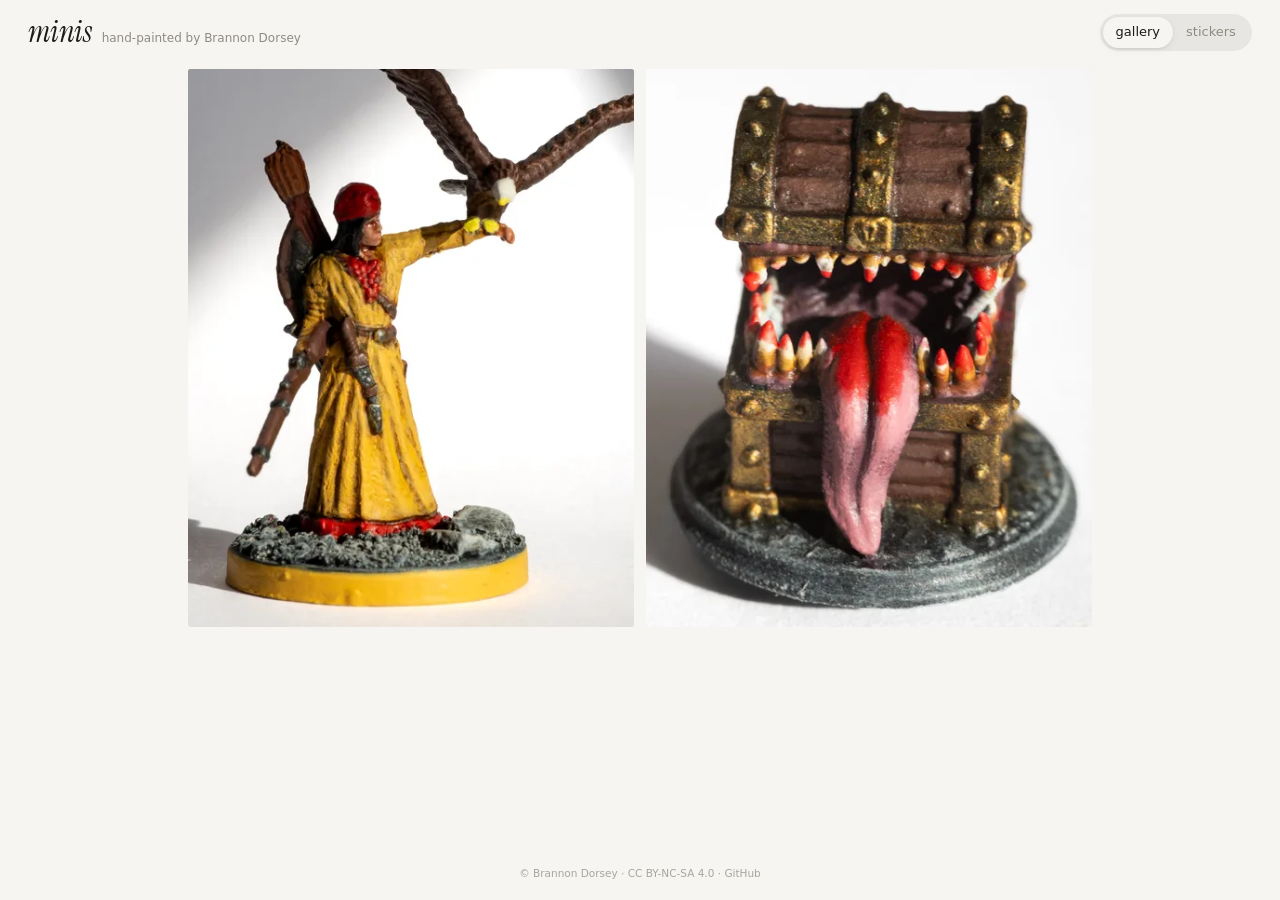
==== site/index.html @ 33fd9c32 "Add minis microsite: gallery, fullscreen viewer, sticker playground - Justified gallery of the untou" ====
<!doctype html>
<html lang="en">
<head>
  <meta charset="utf-8">
  <meta name="viewport" content="width=device-width, initial-scale=1, viewport-fit=cover">
  <title>minis · hand-painted miniatures by Brannon Dorsey</title>
  <meta name="description" content="Hand-painted tabletop miniatures by Brannon Dorsey.">
  <meta name="color-scheme" content="light dark">
  <meta name="theme-color" content="#f6f5f2" media="(prefers-color-scheme: light)">
  <meta name="theme-color" content="#121211" media="(prefers-color-scheme: dark)">
  <link rel="icon" href="data:image/svg+xml,%3Csvg xmlns='http://www.w3.org/2000/svg' viewBox='0 0 32 32'%3E%3Ccircle cx='16' cy='16' r='13' fill='%23fff' stroke='%23d9d6cf'/%3E%3Ccircle cx='16' cy='16' r='8' fill='%23c8371f'/%3E%3C/svg%3E">
  <link rel="preconnect" href="https://fonts.googleapis.com">
  <link rel="preconnect" href="https://fonts.gstatic.com" crossorigin>
  <link rel="stylesheet" href="https://fonts.googleapis.com/css2?family=Instrument+Serif:ital@0;1&display=swap">
  <link rel="stylesheet" href="css/style.css">
  <link rel="preload" href="minis/manifest.json" as="fetch" crossorigin>
  <script type="module" src="js/main.js"></script>
</head>
<body data-view="gallery">
  <header class="bar">
    <a class="mark" href="./" data-nav="gallery"><span>minis</span><small>hand-painted by Brannon Dorsey</small></a>
    <nav class="switch" aria-label="View">
      <a href="./" data-nav="gallery">gallery</a>
      <a href="#stickers" data-nav="stickers">stickers</a>
      <i class="switch-pill" aria-hidden="true"></i>
    </nav>
  </header>

  <main>
    <section id="gallery" class="view" aria-label="Gallery"></section>
    <section id="stickers" class="view" aria-label="Sticker playground" hidden></section>
  </main>

  <footer class="foot">
    © Brannon Dorsey ·
    <a href="https://creativecommons.org/licenses/by-nc-sa/4.0/" rel="license noopener" target="_blank">CC BY-NC-SA 4.0</a> ·
    <a href="https://github.com/brannondorsey/minis" rel="noopener" target="_blank">GitHub</a>
  </footer>

  <div id="viewer" class="viewer" role="dialog" aria-modal="true" aria-label="Photo viewer" hidden></div>
  <noscript><p class="noscript">This little site needs JavaScript to show the minis.</p></noscript>
</body>
</html>
---- site/css/style.css ----
/* ---------------------------------------------------------------- tokens */

:root {
  --bg: #f6f5f2;
  --fg: #1c1b19;
  --muted: #8f8b83;
  --faint: rgba(28, 27, 25, 0.07);
  --dot: rgba(28, 27, 25, 0.11);
  --tile: #ebe9e4;
  --accent: #c8371f;
  --edge: clamp(10px, 2.2vw, 32px);
  --gap: clamp(6px, 0.9vw, 12px);
  --serif: "Instrument Serif", ui-serif, Georgia, "Times New Roman", serif;
  --sans: ui-sans-serif, system-ui, -apple-system, "Segoe UI", Roboto, "Helvetica Neue", sans-serif;
  --ease: cubic-bezier(0.2, 0.7, 0.15, 1);
  color-scheme: light;
}

@media (prefers-color-scheme: dark) {
  :root:not([data-theme="light"]) {
    --bg: #121211;
    --fg: #ecebe6;
    --muted: #85827b;
    --faint: rgba(236, 235, 230, 0.08);
    --dot: rgba(236, 235, 230, 0.09);
    --tile: #1d1c1a;
    --accent: #ee6a4f;
    color-scheme: dark;
  }
}

:root[data-theme="dark"] {
  --bg: #121211;
  --fg: #ecebe6;
  --muted: #85827b;
  --faint: rgba(236, 235, 230, 0.08);
  --dot: rgba(236, 235, 230, 0.09);
  --tile: #1d1c1a;
  --accent: #ee6a4f;
  color-scheme: dark;
}

/* ------------------------------------------------------------------ base */

*,
*::before,
*::after {
  box-sizing: border-box;
}

html {
  -webkit-text-size-adjust: 100%;
  text-size-adjust: 100%;
}

body {
  margin: 0;
  min-height: 100vh;
  min-height: 100dvh;
  background: var(--bg);
  color: var(--fg);
  font: 13px/1.5 var(--sans);
  -webkit-font-smoothing: antialiased;
  display: flex;
  flex-direction: column;
}

a {
  color: inherit;
}

button {
  font: inherit;
  color: inherit;
  background: none;
  border: 0;
  padding: 0;
  cursor: pointer;
}

:focus-visible {
  outline: 1.5px solid var(--fg);
  outline-offset: 3px;
  border-radius: 2px;
}

main {
  flex: 1;
}

[hidden] {
  display: none !important;
}

.noscript {
  text-align: center;
  color: var(--muted);
}

/* ---------------------------------------------------------------- header */

.bar {
  position: relative;
  z-index: 20;
  display: flex;
  align-items: center;
  justify-content: space-between;
  gap: 16px;
  padding: calc(14px + env(safe-area-inset-top)) var(--edge) 14px;
  pointer-events: none;
}

.bar > * {
  pointer-events: auto;
}

body[data-view="stickers"] .bar {
  position: fixed;
  inset: 0 0 auto 0;
}

.mark {
  display: flex;
  align-items: baseline;
  gap: 10px;
  text-decoration: none;
  white-space: nowrap;
}

.mark span {
  font: italic 30px/1 var(--serif);
  letter-spacing: -0.01em;
}

.mark small {
  font-size: 12px;
  color: var(--muted);
}

@media (max-width: 520px) {
  .mark small {
    display: none;
  }
}

.switch {
  position: relative;
  display: flex;
  padding: 3px;
  border-radius: 999px;
  background: var(--faint);
}

.switch a {
  position: relative;
  z-index: 1;
  padding: 5px 13px 6px;
  border-radius: 999px;
  text-decoration: none;
  color: var(--muted);
  transition: color 0.25s var(--ease);
}

.switch a[aria-current="page"] {
  color: var(--fg);
}

.switch-pill {
  position: absolute;
  top: 3px;
  bottom: 3px;
  left: 0;
  width: 0;
  border-radius: 999px;
  background: var(--bg);
  box-shadow: 0 1px 2px rgba(0, 0, 0, 0.08), 0 2px 8px rgba(0, 0, 0, 0.05);
  transition: transform 0.45s var(--ease), width 0.45s var(--ease);
}

/* ---------------------------------------------------------------- footer */

.foot {
  padding: 48px var(--edge) calc(18px + env(safe-area-inset-bottom));
  font-size: 10.5px;
  color: var(--muted);
  text-align: center;
  opacity: 0.75;
}

.foot a {
  text-decoration: none;
}

.foot a:hover {
  color: var(--fg);
  text-decoration: underline;
}

body[data-view="stickers"] .foot {
  position: fixed;
  left: 0;
  bottom: 0;
  z-index: 20;
  padding: 0 var(--edge) calc(14px + env(safe-area-inset-bottom));
  text-align: left;
}

/* --------------------------------------------------------------- gallery */

.grid {
  position: relative;
  column-gap: var(--gap); /* read by the layout code */
  margin: 4px var(--edge) 0;
}

.tile {
  position: absolute;
  top: 0;
  left: 0;
  display: block;
  overflow: hidden;
  border-radius: 3px;
  background: var(--tile) center / cover no-repeat;
  cursor: zoom-in;
  animation: rise 0.9s var(--ease) both;
  animation-delay: var(--delay, 0ms);
}

.tile img {
  display: block;
  width: 100%;
  height: 100%;
  object-fit: cover;
  opacity: 0;
  transition: opacity 0.6s var(--ease), transform 1.2s var(--ease);
}

.tile img.loaded {
  opacity: 1;
}

@media (hover: hover) {
  .tile:hover img {
    transform: scale(1.015);
  }
}

.tile-name {
  position: absolute;
  left: 10px;
  bottom: 10px;
  padding: 3px 9px 4px;
  border-radius: 999px;
  background: rgba(255, 255, 255, 0.86);
  color: #1c1b19;
  font: italic 15px/1.2 var(--serif);
  opacity: 0;
  transform: translateY(4px);
  transition: opacity 0.3s var(--ease), transform 0.3s var(--ease);
  -webkit-backdrop-filter: blur(6px);
  backdrop-filter: blur(6px);
}

.tile:hover .tile-name,
.tile:focus-visible .tile-name {
  opacity: 1;
  transform: none;
}

@keyframes rise {
  from {
    opacity: 0;
    transform: translateY(28px);
  }
}

/* ---------------------------------------------------------------- viewer */

.viewer {
  position: fixed;
  inset: 0;
  z-index: 100;
  background: var(--bg);
  animation: fade-in 0.35s var(--ease);
}

.viewer.instant {
  animation: none;
}

.viewer.closing {
  animation: fade-out 0.25s var(--ease) forwards;
}

@keyframes fade-in {
  from { opacity: 0; }
}

@keyframes fade-out {
  to { opacity: 0; }
}

.v-scroll {
  height: 100%;
  overflow-y: auto;
  overscroll-behavior: contain;
  scroll-snap-type: y mandatory;
  scrollbar-width: none;
}

.v-scroll::-webkit-scrollbar {
  display: none;
}

.viewer.zoomed .v-scroll {
  overflow: hidden;
}

.slide {
  --pad: clamp(12px, 3.5vmin, 40px);
  height: 100vh;
  height: 100dvh;
  scroll-snap-align: start;
  scroll-snap-stop: always;
  display: flex;
  flex-direction: column;
  align-items: center;
  justify-content: center;
  gap: 14px;
  padding: calc(var(--pad) + 28px) var(--pad) var(--pad);
}

.frame {
  position: relative;
  min-height: 0;
  max-width: 100%;
  overflow: hidden;
  border-radius: 3px;
  cursor: zoom-in;
  touch-action: manipulation;
}

.frame img {
  display: block;
  max-width: 100%;
  max-height: calc(100dvh - var(--pad) * 2 - 28px);
  width: auto;
  height: auto;
  transform-origin: var(--ox, 50%) var(--oy, 50%);
  transition: transform 0.45s var(--ease);
  user-select: none;
  -webkit-user-select: none;
  -webkit-user-drag: none;
}

.slide.has-cap .frame img {
  max-height: calc(100dvh - var(--pad) * 2 - 28px - var(--cap, 76px));
}

.frame.zoomed {
  cursor: zoom-out;
  touch-action: none;
}

.frame.zoomed img {
  transform: scale(var(--z, 2.5));
}

.frame.panning img {
  transition: none;
}

.cap {
  max-width: 42em;
  text-align: center;
  color: var(--muted);
  font-size: 13px;
}

.cap h2 {
  margin: 0;
  color: var(--fg);
  font: italic 24px/1.15 var(--serif);
}

.cap p {
  margin: 4px 0 0;
}

.cap a,
.caption a {
  color: var(--fg);
  text-decoration: underline;
  text-decoration-color: var(--muted);
  text-underline-offset: 2px;
}

.cap a:hover,
.caption a:hover {
  text-decoration-color: currentColor;
}

.v-ui {
  position: absolute;
  inset: 0 0 auto 0;
  display: flex;
  align-items: center;
  justify-content: space-between;
  padding: calc(12px + env(safe-area-inset-top)) var(--edge) 0;
  pointer-events: none;
  font-variant-numeric: tabular-nums;
  color: var(--muted);
}

.v-ui > * {
  pointer-events: auto;
}

.v-ui .v-actions {
  display: flex;
  gap: 4px;
}

.icon-btn {
  display: grid;
  place-items: center;
  width: 36px;
  height: 36px;
  border-radius: 999px;
  color: var(--fg);
  transition: background 0.2s;
}

.icon-btn:hover {
  background: var(--faint);
}

.icon-btn svg {
  width: 18px;
  height: 18px;
  fill: none;
  stroke: currentColor;
  stroke-width: 1.6;
  stroke-linecap: round;
  stroke-linejoin: round;
}

.v-hint {
  position: absolute;
  left: 50%;
  bottom: calc(14px + env(safe-area-inset-bottom));
  transform: translateX(-50%);
  font-size: 11px;
  color: var(--muted);
  pointer-events: none;
  transition: opacity 0.6s;
  white-space: nowrap;
}

/* -------------------------------------------------------------- stickers */

body[data-view="stickers"] {
  overflow: hidden;
  overscroll-behavior: none;
}

.stage {
  position: fixed;
  inset: 0;
  overflow: hidden;
  touch-action: none;
  user-select: none;
  -webkit-user-select: none;
  -webkit-touch-callout: none;
  background-color: var(--bg);
  background-image: radial-gradient(var(--dot) 1px, transparent 1.4px);
  background-size: 22px 22px;
  background-position: 11px 11px;
}

.stage.grab {
  cursor: grab;
}

.stage.grabbing {
  cursor: grabbing;
}

.st {
  position: absolute;
  inset: 0;
  pointer-events: none;
}

.st .face,
.st .shadow {
  position: absolute;
  top: 0;
  left: 0;
  display: block;
  will-change: transform;
  backface-visibility: hidden;
  pointer-events: none;
  opacity: 0;
}

.st .face img {
  display: block;
  width: 100%;
  height: 100%;
  -webkit-user-drag: none;
}

.st .gloss {
  position: absolute;
  inset: 0;
  opacity: 0;
  mix-blend-mode: soft-light;
  background: linear-gradient(
      105deg,
      transparent 38%,
      rgba(255, 255, 255, 0.95) 48%,
      rgba(255, 255, 255, 0.4) 52%,
      transparent 62%
    )
    50% 0 / 320% 100% no-repeat;
  -webkit-mask-size: 100% 100%;
  mask-size: 100% 100%;
}

.st .shadow {
  mix-blend-mode: multiply;
}

@media (prefers-color-scheme: dark) {
  :root:not([data-theme="light"]) .st .shadow {
    mix-blend-mode: normal;
    filter: brightness(0);
  }
}

.tools {
  position: fixed;
  right: var(--edge);
  bottom: calc(10px + env(safe-area-inset-bottom));
  z-index: 20;
  display: flex;
  gap: 2px;
  font-size: 12px;
}

.tools button {
  padding: 6px 10px;
  border-radius: 999px;
  color: var(--muted);
  transition: color 0.2s, background 0.2s;
}

.tools button:hover {
  color: var(--fg);
  background: var(--faint);
}

.tools button:active {
  transform: scale(0.96);
}

.hint,
.caption {
  position: fixed;
  left: 50%;
  bottom: calc(52px + env(safe-area-inset-bottom));
  z-index: 20;
  transform: translateX(-50%);
  text-align: center;
  pointer-events: none;
  transition: opacity 0.5s var(--ease), transform 0.5s var(--ease);
}

.hint {
  bottom: calc(14px + env(safe-area-inset-bottom));
  width: max-content;
  max-width: calc(100vw - 2 * var(--edge));
  font-size: 11px;
  color: var(--muted);
}

.hint.gone {
  opacity: 0;
}

.caption {
  width: max-content;
  max-width: min(34em, calc(100vw - 2 * var(--edge)));
  padding: 10px 18px 12px;
  border-radius: 16px;
  color: var(--muted);
  background: color-mix(in srgb, var(--bg) 80%, transparent);
  -webkit-backdrop-filter: blur(10px);
  backdrop-filter: blur(10px);
}

.caption h2 {
  margin: 0;
  color: var(--fg);
  font: italic 26px/1.1 var(--serif);
}

.caption p {
  margin: 4px 0 0;
}

.caption a {
  pointer-events: auto;
}

.caption.gone {
  opacity: 0;
  transform: translate(-50%, 8px);
}

.caption.gone a {
  pointer-events: none;
}

@media (max-width: 640px) {
  body[data-view="stickers"] .foot {
    display: none;
  }

  .tools {
    left: 0;
    right: 0;
    justify-content: center;
  }

  .hint {
    bottom: calc(48px + env(safe-area-inset-bottom));
  }

  .caption {
    bottom: calc(64px + env(safe-area-inset-bottom));
  }
}

/* --------------------------------------------------------------- motion */

@media (prefers-reduced-motion: reduce) {
  *,
  *::before,
  *::after {
    animation-duration: 0.01ms !important;
    transition-duration: 0.01ms !important;
  }
}

::view-transition-old(root),
::view-transition-new(root) {
  animation-duration: 0.35s;
  animation-timing-function: cubic-bezier(0.2, 0.7, 0.15, 1);
}

::view-transition-group(*) {
  animation-duration: 0.6s;
  animation-timing-function: cubic-bezier(0.25, 0.8, 0.2, 1);
}

::view-transition-group(root) {
  animation-duration: 0.35s;
}
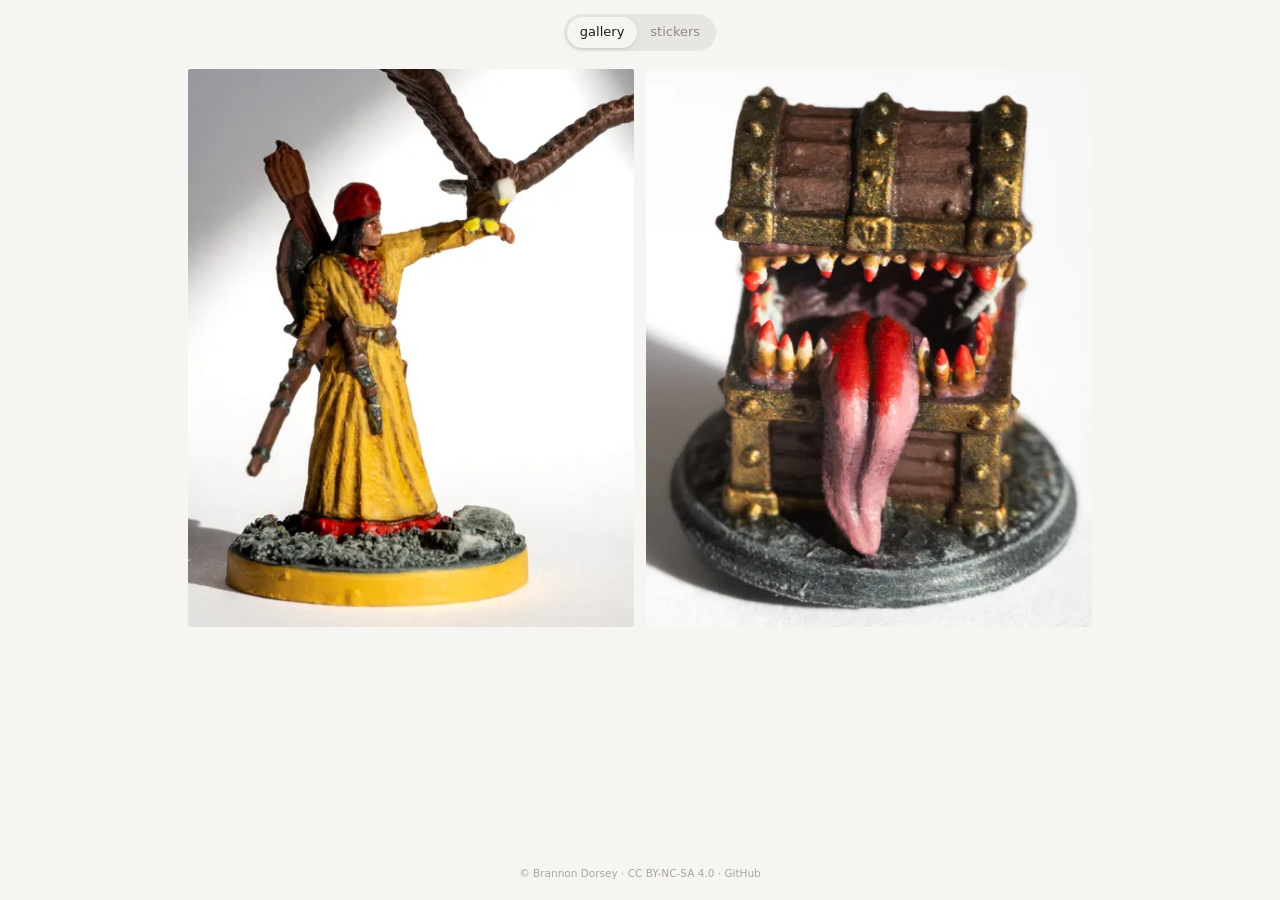
==== commit 079dbb07: "Drop header title; tap outside photo to close; sticker resize handle - Remove the "minis / hand-pain" ====
--- a/site/index.html
+++ b/site/index.html
@@ -18,7 +18,6 @@
 </head>
 <body data-view="gallery">
   <header class="bar">
-    <a class="mark" href="./" data-nav="gallery"><span>minis</span><small>hand-painted by Brannon Dorsey</small></a>
     <nav class="switch" aria-label="View">
       <a href="./" data-nav="gallery">gallery</a>
       <a href="#stickers" data-nav="stickers">stickers</a>
--- a/site/css/style.css
+++ b/site/css/style.css
@@ -104,8 +104,7 @@
   z-index: 20;
   display: flex;
   align-items: center;
-  justify-content: space-between;
-  gap: 16px;
+  justify-content: center;
   padding: calc(14px + env(safe-area-inset-top)) var(--edge) 14px;
   pointer-events: none;
 }
@@ -117,30 +116,6 @@
 body[data-view="stickers"] .bar {
   position: fixed;
   inset: 0 0 auto 0;
-}
-
-.mark {
-  display: flex;
-  align-items: baseline;
-  gap: 10px;
-  text-decoration: none;
-  white-space: nowrap;
-}
-
-.mark span {
-  font: italic 30px/1 var(--serif);
-  letter-spacing: -0.01em;
-}
-
-.mark small {
-  font-size: 12px;
-  color: var(--muted);
-}
-
-@media (max-width: 520px) {
-  .mark small {
-    display: none;
-  }
 }
 
 .switch {
@@ -414,6 +389,10 @@
 
 .v-ui > * {
   pointer-events: auto;
+}
+
+.v-ui .v-count {
+  pointer-events: none; /* taps here fall through and close the viewer */
 }
 
 .v-ui .v-actions {
@@ -539,6 +518,54 @@
   }
 }
 
+.handle {
+  position: fixed;
+  top: 0;
+  left: 0;
+  z-index: 15;
+  display: grid;
+  place-items: center;
+  width: 30px;
+  height: 30px;
+  border-radius: 50%;
+  background: #fff;
+  color: #1c1b19;
+  box-shadow: 0 1px 2px rgba(0, 0, 0, 0.2), 0 4px 14px rgba(0, 0, 0, 0.14);
+  cursor: nwse-resize;
+  touch-action: none;
+  opacity: 0;
+  pointer-events: none;
+  transition: opacity 0.2s var(--ease);
+}
+
+.handle::before {
+  content: "";
+  position: absolute;
+  inset: -10px; /* comfortable touch target */
+  border-radius: 50%;
+}
+
+.handle.on {
+  opacity: 1;
+  pointer-events: auto;
+}
+
+.handle svg {
+  width: 16px;
+  height: 16px;
+  fill: none;
+  stroke: currentColor;
+  stroke-width: 1.8;
+  stroke-linecap: round;
+  stroke-linejoin: round;
+  transition: transform 0.2s var(--ease);
+}
+
+.handle:hover svg,
+.handle.active svg {
+  transform: scale(1.15);
+}
+
 .tools {
   position: fixed;
   right: var(--edge);
@@ -578,11 +605,16 @@
 }
 
 .hint {
-  bottom: calc(14px + env(safe-area-inset-bottom));
+  bottom: calc(10px + env(safe-area-inset-bottom));
   width: max-content;
   max-width: calc(100vw - 2 * var(--edge));
+  padding: 3px 12px 4px;
+  border-radius: 999px;
   font-size: 11px;
   color: var(--muted);
+  background: color-mix(in srgb, var(--bg) 80%, transparent);
+  -webkit-backdrop-filter: blur(10px);
+  backdrop-filter: blur(10px);
 }
 
 .hint.gone {
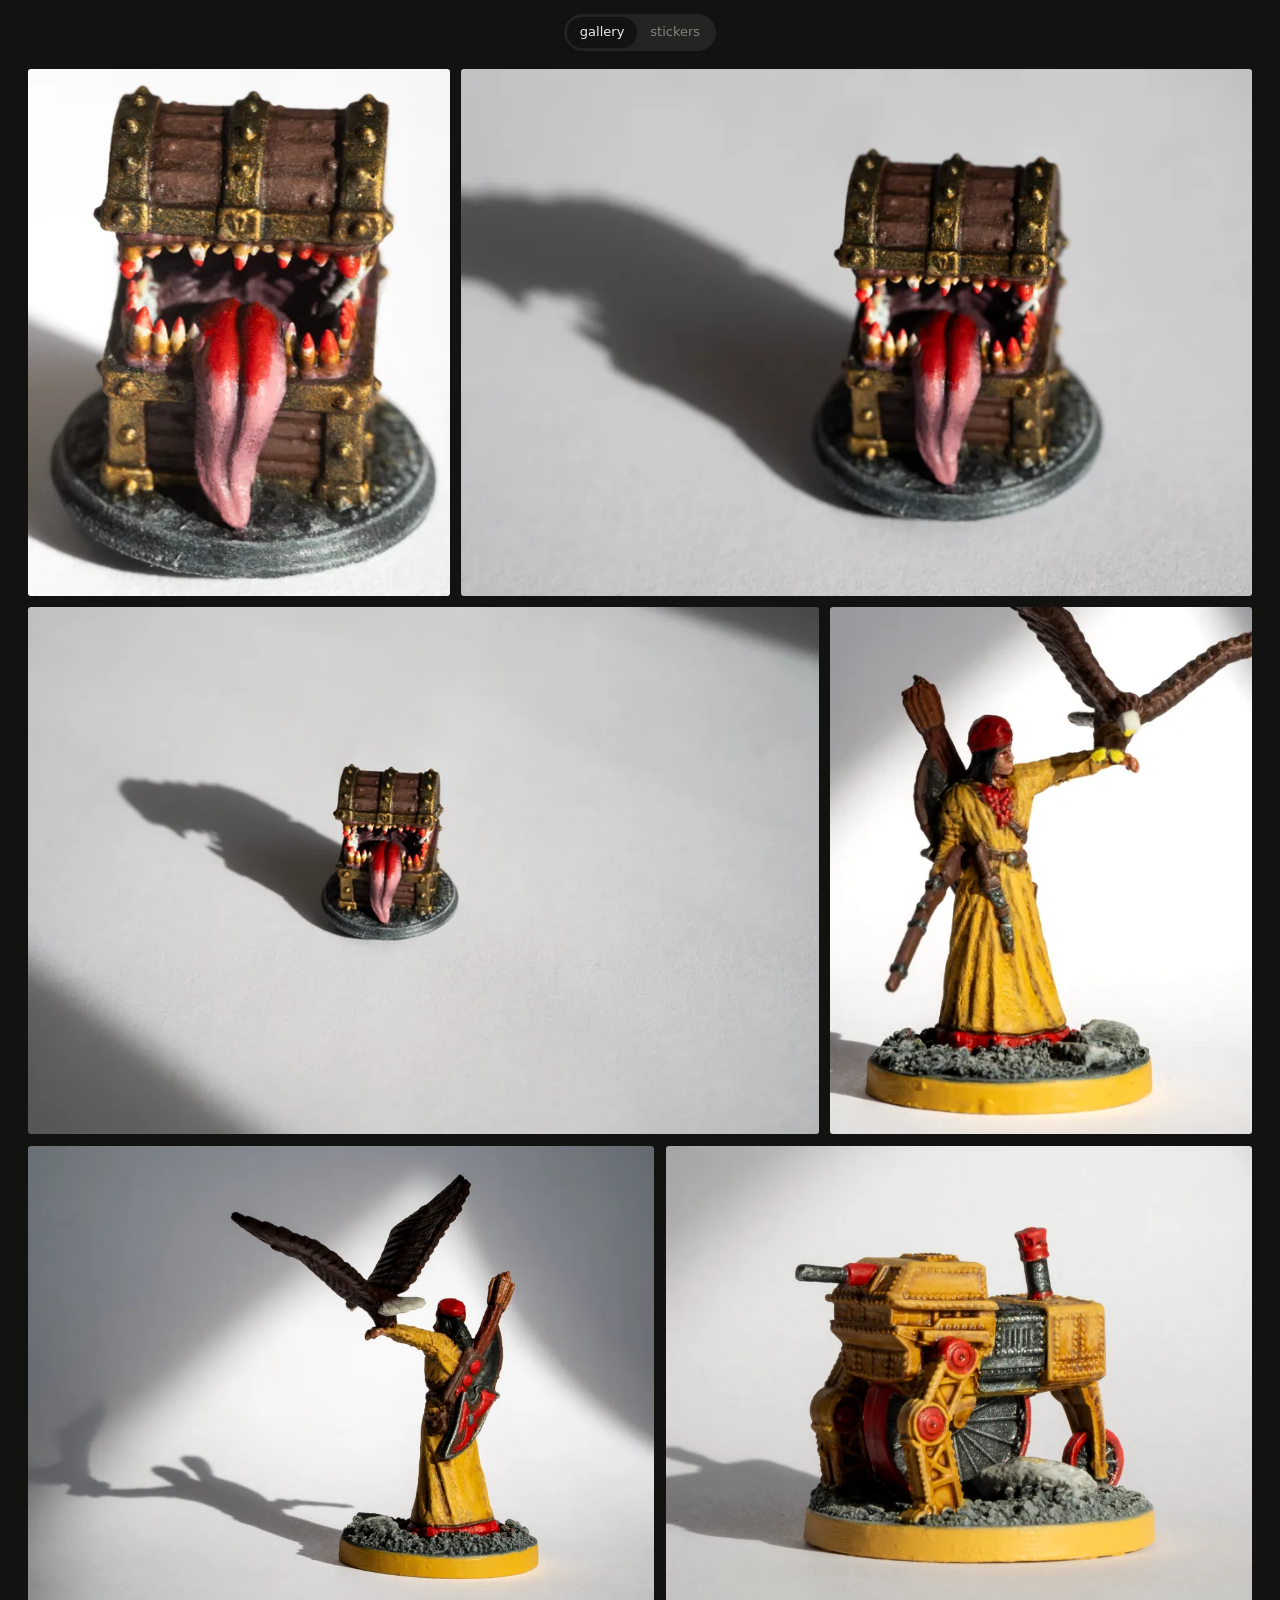
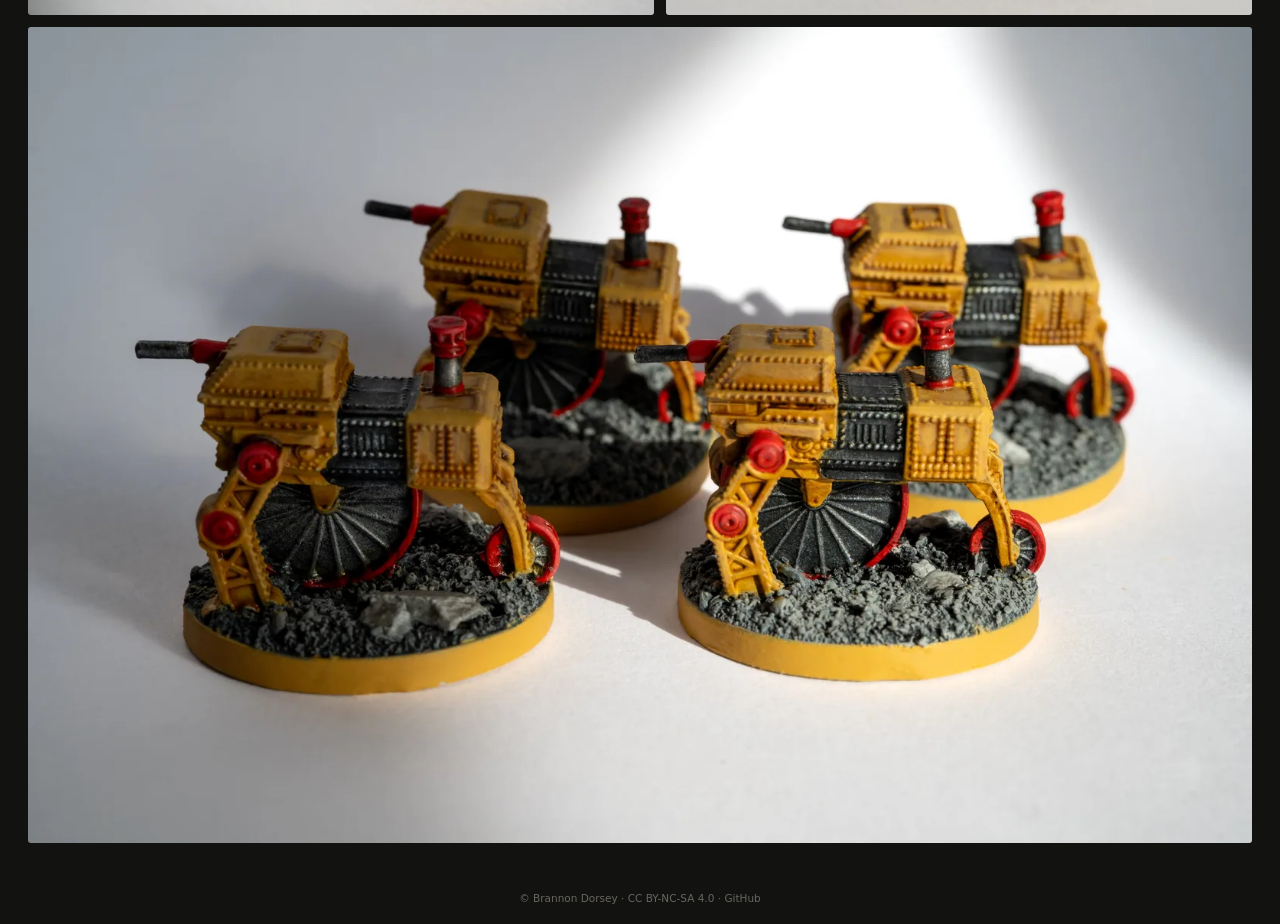
==== commit d8b60402: "Make dark mode permanent; drop light theme Co-Authored-By: Claude Opus 5.5 <noreply@anthropic.com> C" ====
--- a/site/index.html
+++ b/site/index.html
@@ -5,9 +5,8 @@
   <meta name="viewport" content="width=device-width, initial-scale=1, viewport-fit=cover">
   <title>minis · hand-painted miniatures by Brannon Dorsey</title>
   <meta name="description" content="Hand-painted tabletop miniatures by Brannon Dorsey.">
-  <meta name="color-scheme" content="light dark">
-  <meta name="theme-color" content="#f6f5f2" media="(prefers-color-scheme: light)">
-  <meta name="theme-color" content="#121211" media="(prefers-color-scheme: dark)">
+  <meta name="color-scheme" content="dark">
+  <meta name="theme-color" content="#121211">
   <link rel="icon" href="data:image/svg+xml,%3Csvg xmlns='http://www.w3.org/2000/svg' viewBox='0 0 32 32'%3E%3Ccircle cx='16' cy='16' r='13' fill='%23fff' stroke='%23d9d6cf'/%3E%3Ccircle cx='16' cy='16' r='8' fill='%23c8371f'/%3E%3C/svg%3E">
   <link rel="preconnect" href="https://fonts.googleapis.com">
   <link rel="preconnect" href="https://fonts.gstatic.com" crossorigin>
--- a/site/css/style.css
+++ b/site/css/style.css
@@ -1,35 +1,6 @@
 /* ---------------------------------------------------------------- tokens */
 
 :root {
-  --bg: #f6f5f2;
-  --fg: #1c1b19;
-  --muted: #8f8b83;
-  --faint: rgba(28, 27, 25, 0.07);
-  --dot: rgba(28, 27, 25, 0.11);
-  --tile: #ebe9e4;
-  --accent: #c8371f;
-  --edge: clamp(10px, 2.2vw, 32px);
-  --gap: clamp(6px, 0.9vw, 12px);
-  --serif: "Instrument Serif", ui-serif, Georgia, "Times New Roman", serif;
-  --sans: ui-sans-serif, system-ui, -apple-system, "Segoe UI", Roboto, "Helvetica Neue", sans-serif;
-  --ease: cubic-bezier(0.2, 0.7, 0.15, 1);
-  color-scheme: light;
-}
-
-@media (prefers-color-scheme: dark) {
-  :root:not([data-theme="light"]) {
-    --bg: #121211;
-    --fg: #ecebe6;
-    --muted: #85827b;
-    --faint: rgba(236, 235, 230, 0.08);
-    --dot: rgba(236, 235, 230, 0.09);
-    --tile: #1d1c1a;
-    --accent: #ee6a4f;
-    color-scheme: dark;
-  }
-}
-
-:root[data-theme="dark"] {
   --bg: #121211;
   --fg: #ecebe6;
   --muted: #85827b;
@@ -37,6 +8,11 @@
   --dot: rgba(236, 235, 230, 0.09);
   --tile: #1d1c1a;
   --accent: #ee6a4f;
+  --edge: clamp(10px, 2.2vw, 32px);
+  --gap: clamp(6px, 0.9vw, 12px);
+  --serif: "Instrument Serif", ui-serif, Georgia, "Times New Roman", serif;
+  --sans: ui-sans-serif, system-ui, -apple-system, "Segoe UI", Roboto, "Helvetica Neue", sans-serif;
+  --ease: cubic-bezier(0.2, 0.7, 0.15, 1);
   color-scheme: dark;
 }
 
@@ -508,14 +484,7 @@
 }
 
 .st .shadow {
-  mix-blend-mode: multiply;
-}
-
-@media (prefers-color-scheme: dark) {
-  :root:not([data-theme="light"]) .st .shadow {
-    mix-blend-mode: normal;
-    filter: brightness(0);
-  }
+  filter: brightness(0);
 }
 
 .handle {
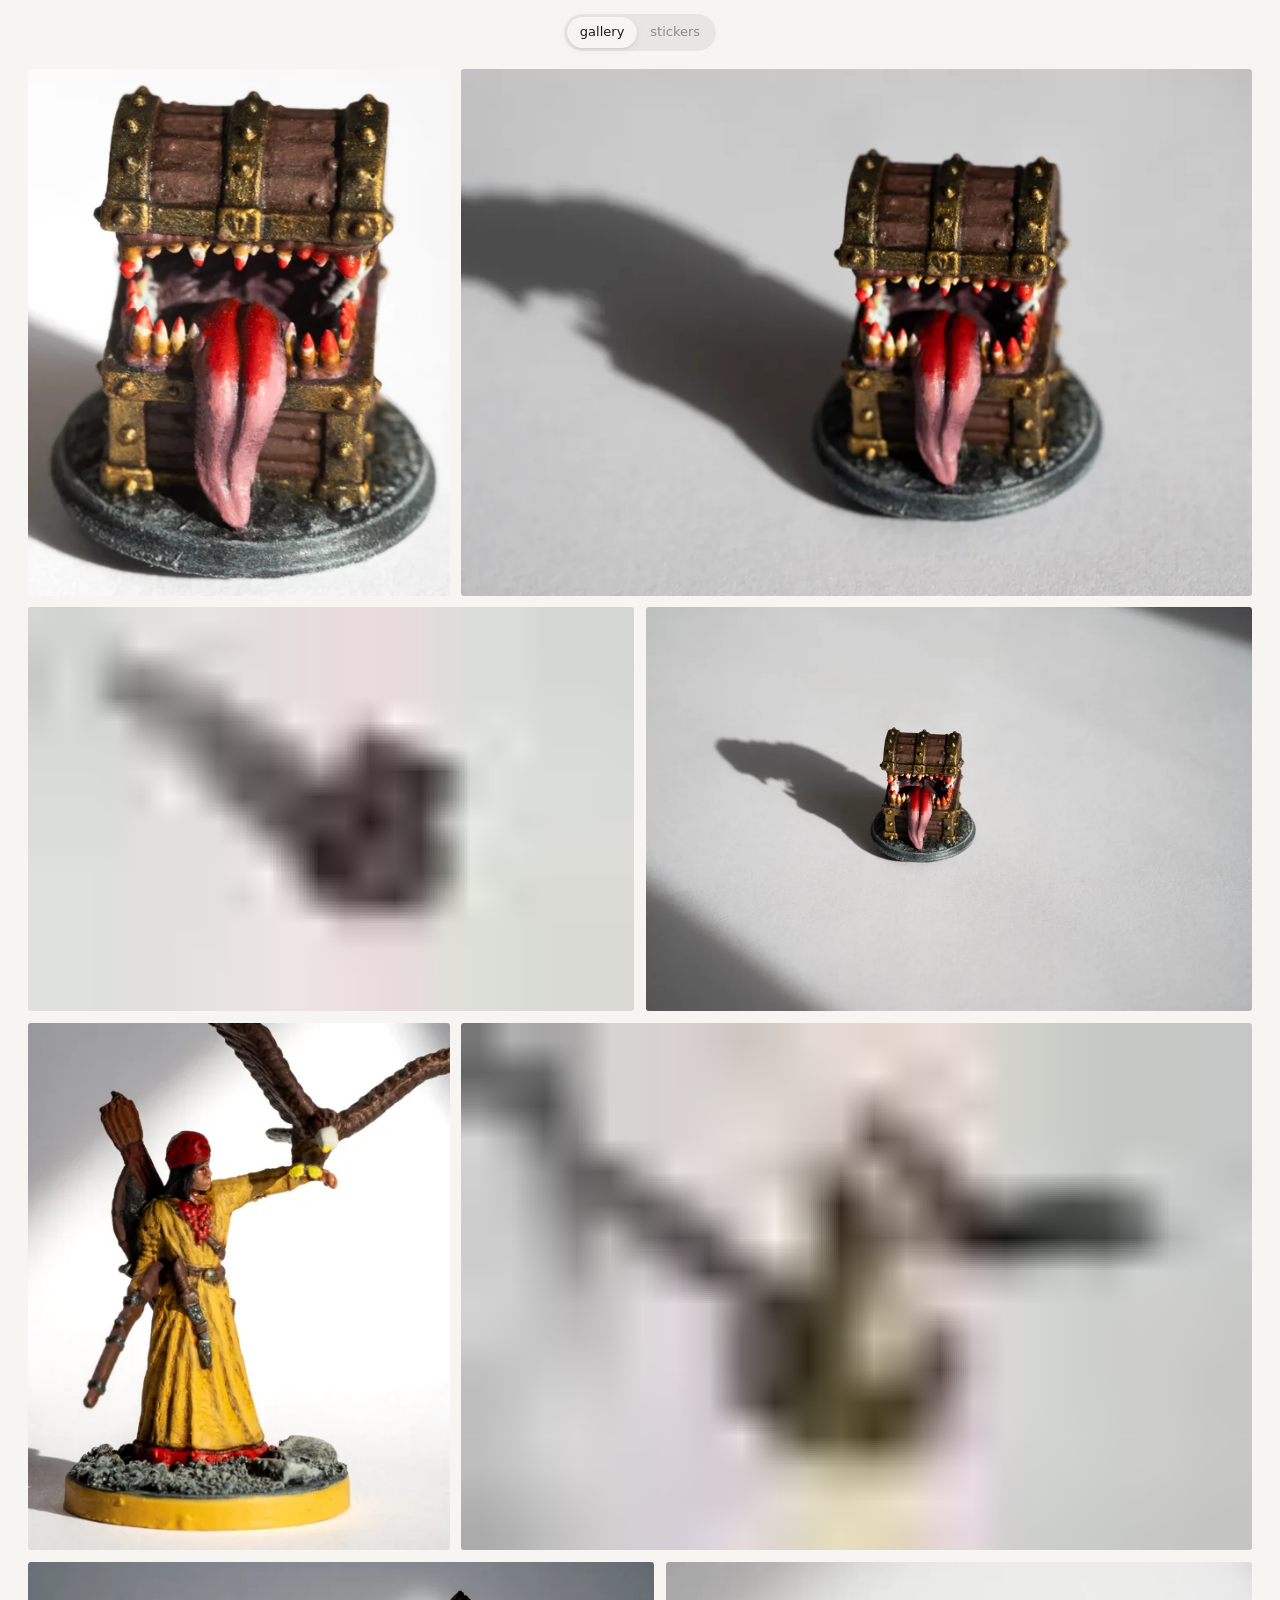
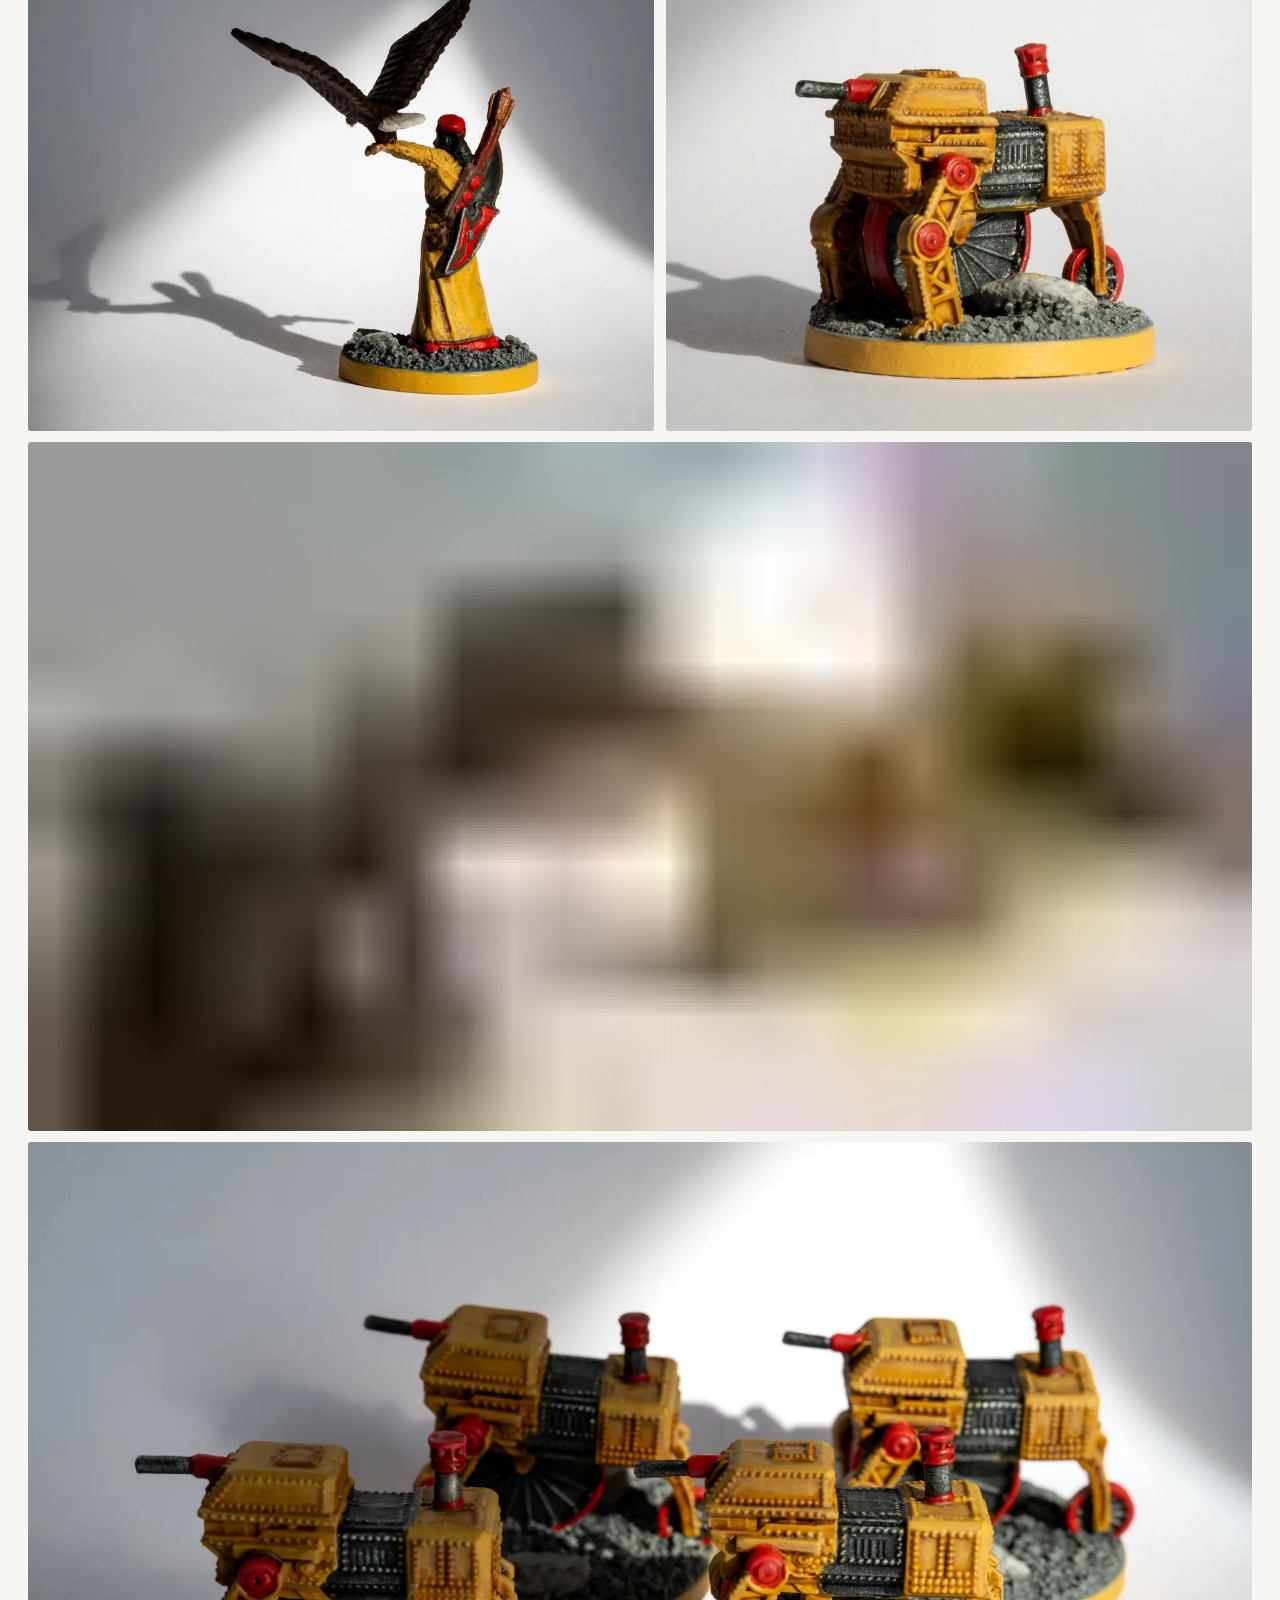
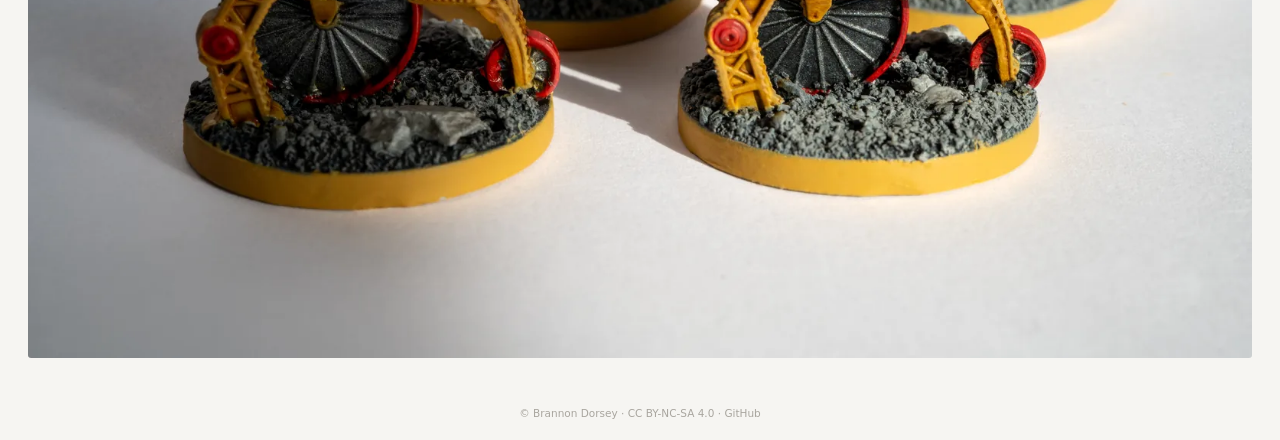
==== commit 0d7f4c7f: "Switch name font to Newsreader Co-Authored-By: Claude Opus 5.5 <noreply@anthropic.com> Claude-Sessio" ====
--- a/site/index.html
+++ b/site/index.html
@@ -5,12 +5,13 @@
   <meta name="viewport" content="width=device-width, initial-scale=1, viewport-fit=cover">
   <title>minis · hand-painted miniatures by Brannon Dorsey</title>
   <meta name="description" content="Hand-painted tabletop miniatures by Brannon Dorsey.">
-  <meta name="color-scheme" content="dark">
-  <meta name="theme-color" content="#121211">
+  <meta name="color-scheme" content="light dark">
+  <meta name="theme-color" content="#f6f5f2" media="(prefers-color-scheme: light)">
+  <meta name="theme-color" content="#121211" media="(prefers-color-scheme: dark)">
   <link rel="icon" href="data:image/svg+xml,%3Csvg xmlns='http://www.w3.org/2000/svg' viewBox='0 0 32 32'%3E%3Ccircle cx='16' cy='16' r='13' fill='%23fff' stroke='%23d9d6cf'/%3E%3Ccircle cx='16' cy='16' r='8' fill='%23c8371f'/%3E%3C/svg%3E">
   <link rel="preconnect" href="https://fonts.googleapis.com">
   <link rel="preconnect" href="https://fonts.gstatic.com" crossorigin>
-  <link rel="stylesheet" href="https://fonts.googleapis.com/css2?family=Instrument+Serif:ital@0;1&display=swap">
+  <link rel="stylesheet" href="https://fonts.googleapis.com/css2?family=Newsreader:opsz,wght@6..72,500&display=swap">
   <link rel="stylesheet" href="css/style.css">
   <link rel="preload" href="minis/manifest.json" as="fetch" crossorigin>
   <script type="module" src="js/main.js"></script>
--- a/site/css/style.css
+++ b/site/css/style.css
@@ -1,6 +1,35 @@
 /* ---------------------------------------------------------------- tokens */
 
 :root {
+  --bg: #f6f5f2;
+  --fg: #1c1b19;
+  --muted: #8f8b83;
+  --faint: rgba(28, 27, 25, 0.07);
+  --dot: rgba(28, 27, 25, 0.11);
+  --tile: #ebe9e4;
+  --accent: #c8371f;
+  --edge: clamp(10px, 2.2vw, 32px);
+  --gap: clamp(6px, 0.9vw, 12px);
+  --serif: "Newsreader", ui-serif, Georgia, "Times New Roman", serif;
+  --sans: ui-sans-serif, system-ui, -apple-system, "Segoe UI", Roboto, "Helvetica Neue", sans-serif;
+  --ease: cubic-bezier(0.2, 0.7, 0.15, 1);
+  color-scheme: light;
+}
+
+@media (prefers-color-scheme: dark) {
+  :root:not([data-theme="light"]) {
+    --bg: #121211;
+    --fg: #ecebe6;
+    --muted: #85827b;
+    --faint: rgba(236, 235, 230, 0.08);
+    --dot: rgba(236, 235, 230, 0.09);
+    --tile: #1d1c1a;
+    --accent: #ee6a4f;
+    color-scheme: dark;
+  }
+}
+
+:root[data-theme="dark"] {
   --bg: #121211;
   --fg: #ecebe6;
   --muted: #85827b;
@@ -8,11 +37,6 @@
   --dot: rgba(236, 235, 230, 0.09);
   --tile: #1d1c1a;
   --accent: #ee6a4f;
-  --edge: clamp(10px, 2.2vw, 32px);
-  --gap: clamp(6px, 0.9vw, 12px);
-  --serif: "Instrument Serif", ui-serif, Georgia, "Times New Roman", serif;
-  --sans: ui-sans-serif, system-ui, -apple-system, "Segoe UI", Roboto, "Helvetica Neue", sans-serif;
-  --ease: cubic-bezier(0.2, 0.7, 0.15, 1);
   color-scheme: dark;
 }
 
@@ -204,7 +228,7 @@
   border-radius: 999px;
   background: rgba(255, 255, 255, 0.86);
   color: #1c1b19;
-  font: italic 15px/1.2 var(--serif);
+  font: 500 15px/1.2 var(--serif);
   opacity: 0;
   transform: translateY(4px);
   transition: opacity 0.3s var(--ease), transform 0.3s var(--ease);
@@ -331,7 +355,7 @@
 .cap h2 {
   margin: 0;
   color: var(--fg);
-  font: italic 24px/1.15 var(--serif);
+  font: 500 24px/1.15 var(--serif);
 }
 
 .cap p {
@@ -484,7 +508,14 @@
 }
 
 .st .shadow {
-  filter: brightness(0);
+  mix-blend-mode: multiply;
+}
+
+@media (prefers-color-scheme: dark) {
+  :root:not([data-theme="light"]) .st .shadow {
+    mix-blend-mode: normal;
+    filter: brightness(0);
+  }
 }
 
 .handle {
@@ -604,7 +635,7 @@
 .caption h2 {
   margin: 0;
   color: var(--fg);
-  font: italic 26px/1.1 var(--serif);
+  font: 500 26px/1.1 var(--serif);
 }
 
 .caption p {
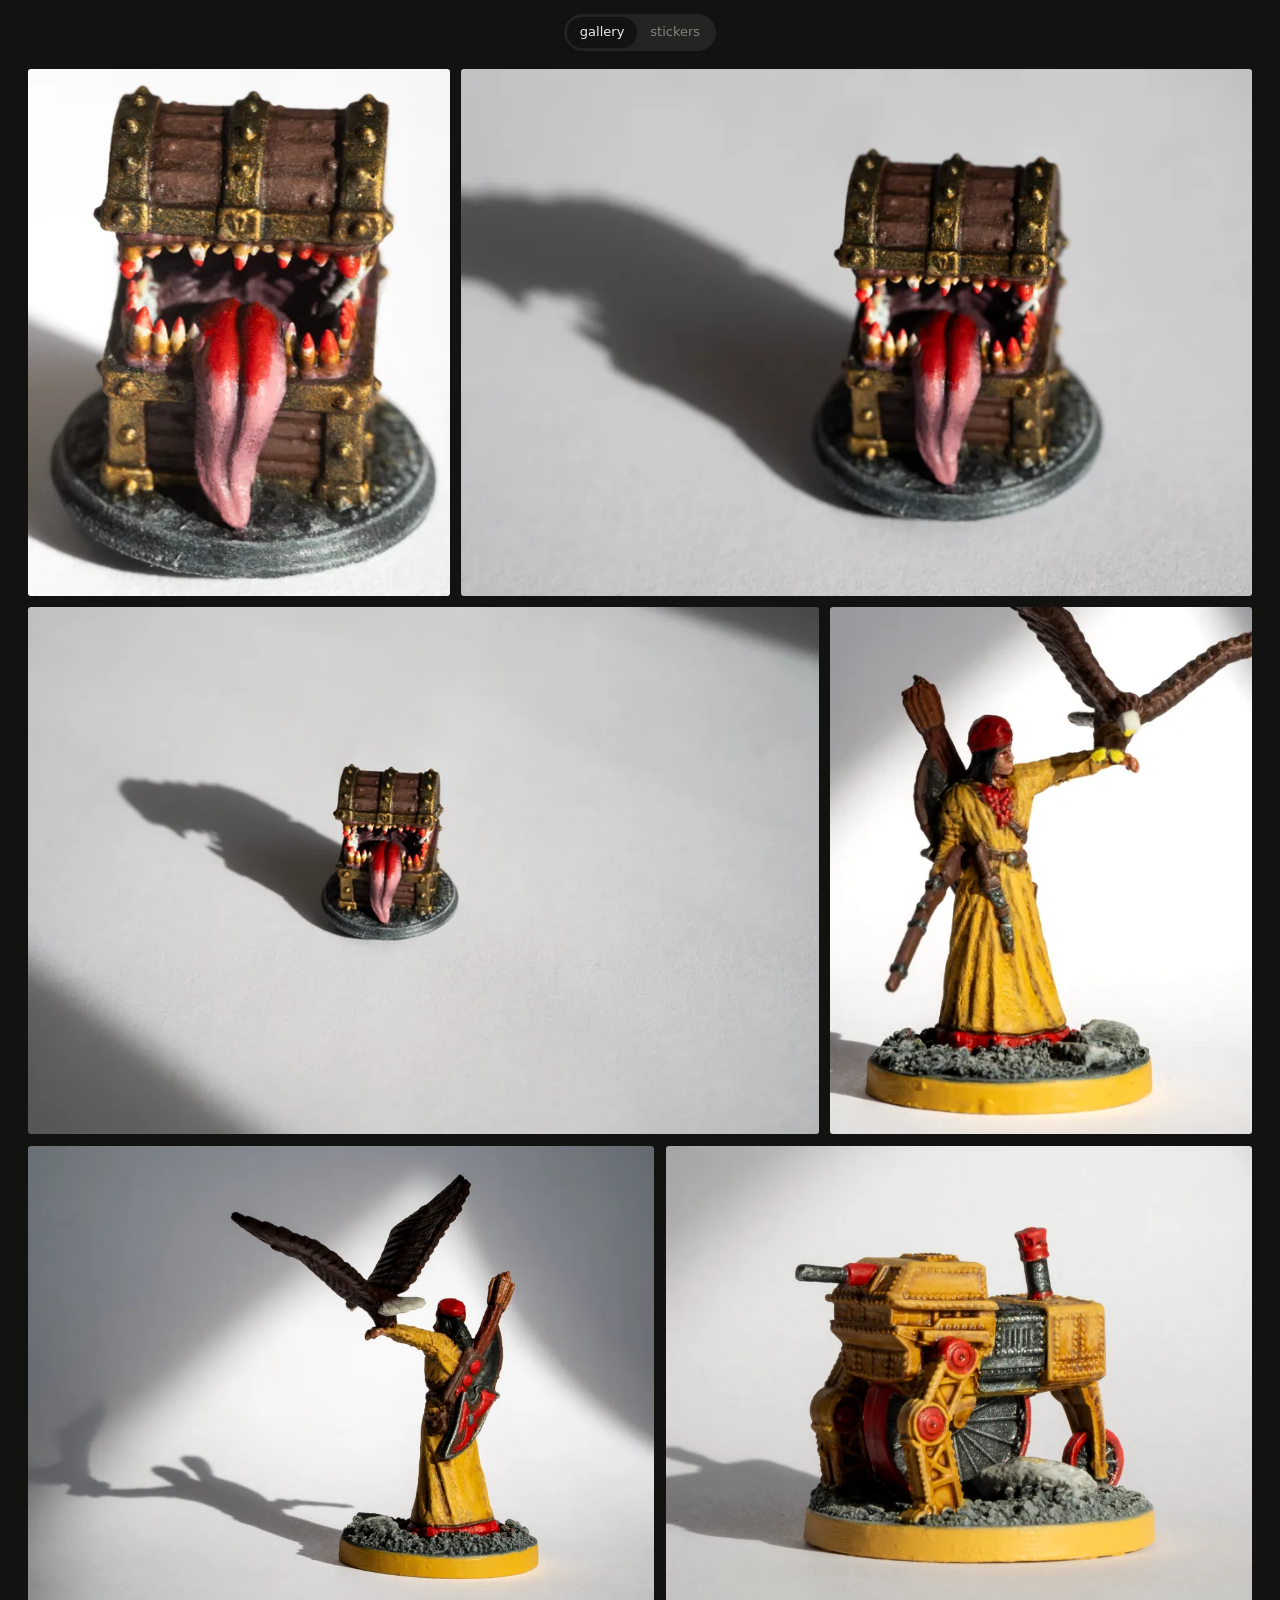
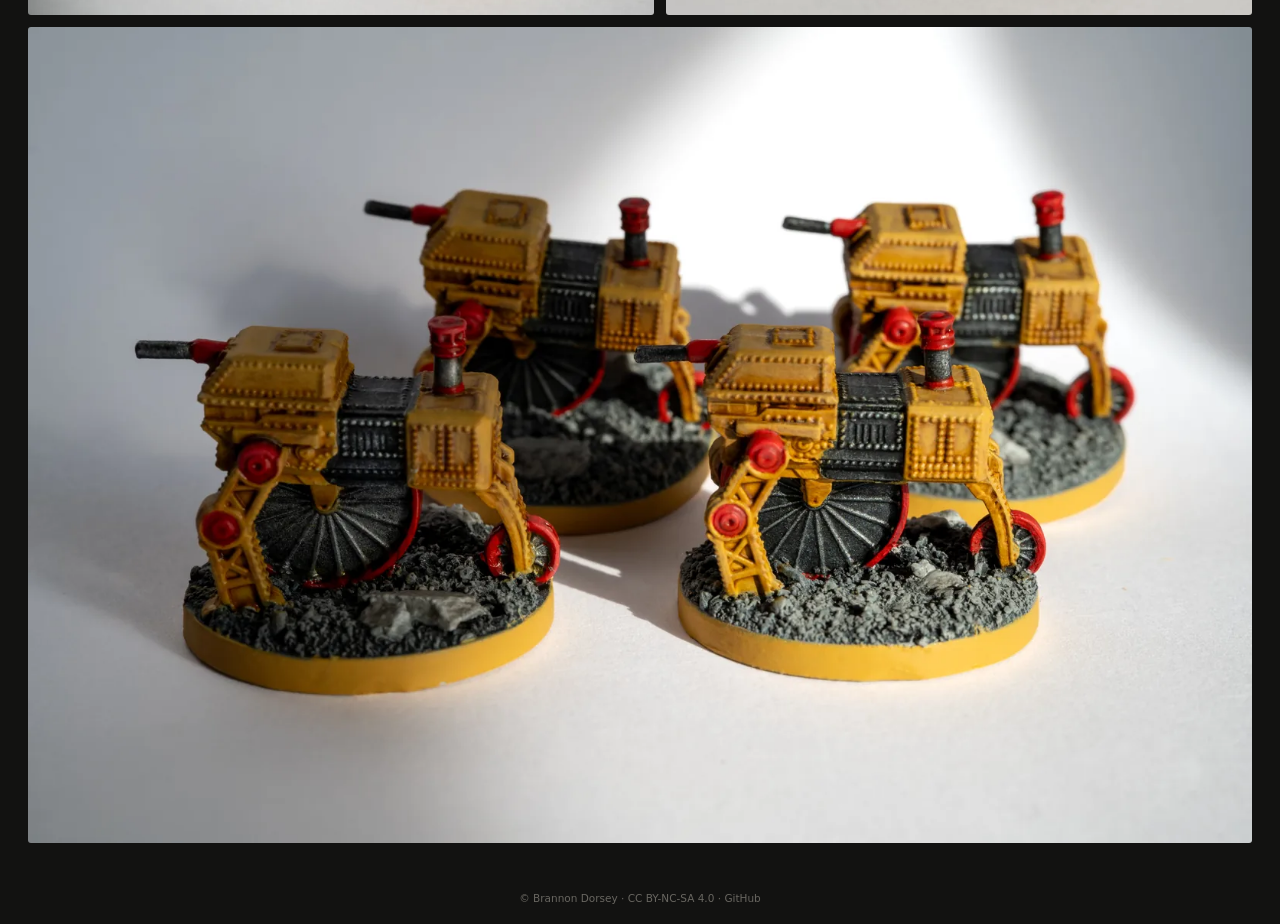
==== commit 9f94e86c: "Merge main: keep hidden photos and dark mode, add names/descriptions and Newsreader Co-Authored-By: " ====
--- a/site/index.html
+++ b/site/index.html
@@ -5,9 +5,8 @@
   <meta name="viewport" content="width=device-width, initial-scale=1, viewport-fit=cover">
   <title>minis · hand-painted miniatures by Brannon Dorsey</title>
   <meta name="description" content="Hand-painted tabletop miniatures by Brannon Dorsey.">
-  <meta name="color-scheme" content="light dark">
-  <meta name="theme-color" content="#f6f5f2" media="(prefers-color-scheme: light)">
-  <meta name="theme-color" content="#121211" media="(prefers-color-scheme: dark)">
+  <meta name="color-scheme" content="dark">
+  <meta name="theme-color" content="#121211">
   <link rel="icon" href="data:image/svg+xml,%3Csvg xmlns='http://www.w3.org/2000/svg' viewBox='0 0 32 32'%3E%3Ccircle cx='16' cy='16' r='13' fill='%23fff' stroke='%23d9d6cf'/%3E%3Ccircle cx='16' cy='16' r='8' fill='%23c8371f'/%3E%3C/svg%3E">
   <link rel="preconnect" href="https://fonts.googleapis.com">
   <link rel="preconnect" href="https://fonts.gstatic.com" crossorigin>
--- a/site/css/style.css
+++ b/site/css/style.css
@@ -1,35 +1,6 @@
 /* ---------------------------------------------------------------- tokens */
 
 :root {
-  --bg: #f6f5f2;
-  --fg: #1c1b19;
-  --muted: #8f8b83;
-  --faint: rgba(28, 27, 25, 0.07);
-  --dot: rgba(28, 27, 25, 0.11);
-  --tile: #ebe9e4;
-  --accent: #c8371f;
-  --edge: clamp(10px, 2.2vw, 32px);
-  --gap: clamp(6px, 0.9vw, 12px);
-  --serif: "Newsreader", ui-serif, Georgia, "Times New Roman", serif;
-  --sans: ui-sans-serif, system-ui, -apple-system, "Segoe UI", Roboto, "Helvetica Neue", sans-serif;
-  --ease: cubic-bezier(0.2, 0.7, 0.15, 1);
-  color-scheme: light;
-}
-
-@media (prefers-color-scheme: dark) {
-  :root:not([data-theme="light"]) {
-    --bg: #121211;
-    --fg: #ecebe6;
-    --muted: #85827b;
-    --faint: rgba(236, 235, 230, 0.08);
-    --dot: rgba(236, 235, 230, 0.09);
-    --tile: #1d1c1a;
-    --accent: #ee6a4f;
-    color-scheme: dark;
-  }
-}
-
-:root[data-theme="dark"] {
   --bg: #121211;
   --fg: #ecebe6;
   --muted: #85827b;
@@ -37,6 +8,11 @@
   --dot: rgba(236, 235, 230, 0.09);
   --tile: #1d1c1a;
   --accent: #ee6a4f;
+  --edge: clamp(10px, 2.2vw, 32px);
+  --gap: clamp(6px, 0.9vw, 12px);
+  --serif: "Newsreader", ui-serif, Georgia, "Times New Roman", serif;
+  --sans: ui-sans-serif, system-ui, -apple-system, "Segoe UI", Roboto, "Helvetica Neue", sans-serif;
+  --ease: cubic-bezier(0.2, 0.7, 0.15, 1);
   color-scheme: dark;
 }
 
@@ -508,14 +484,7 @@
 }
 
 .st .shadow {
-  mix-blend-mode: multiply;
-}
-
-@media (prefers-color-scheme: dark) {
-  :root:not([data-theme="light"]) .st .shadow {
-    mix-blend-mode: normal;
-    filter: brightness(0);
-  }
+  filter: brightness(0);
 }
 
 .handle {
